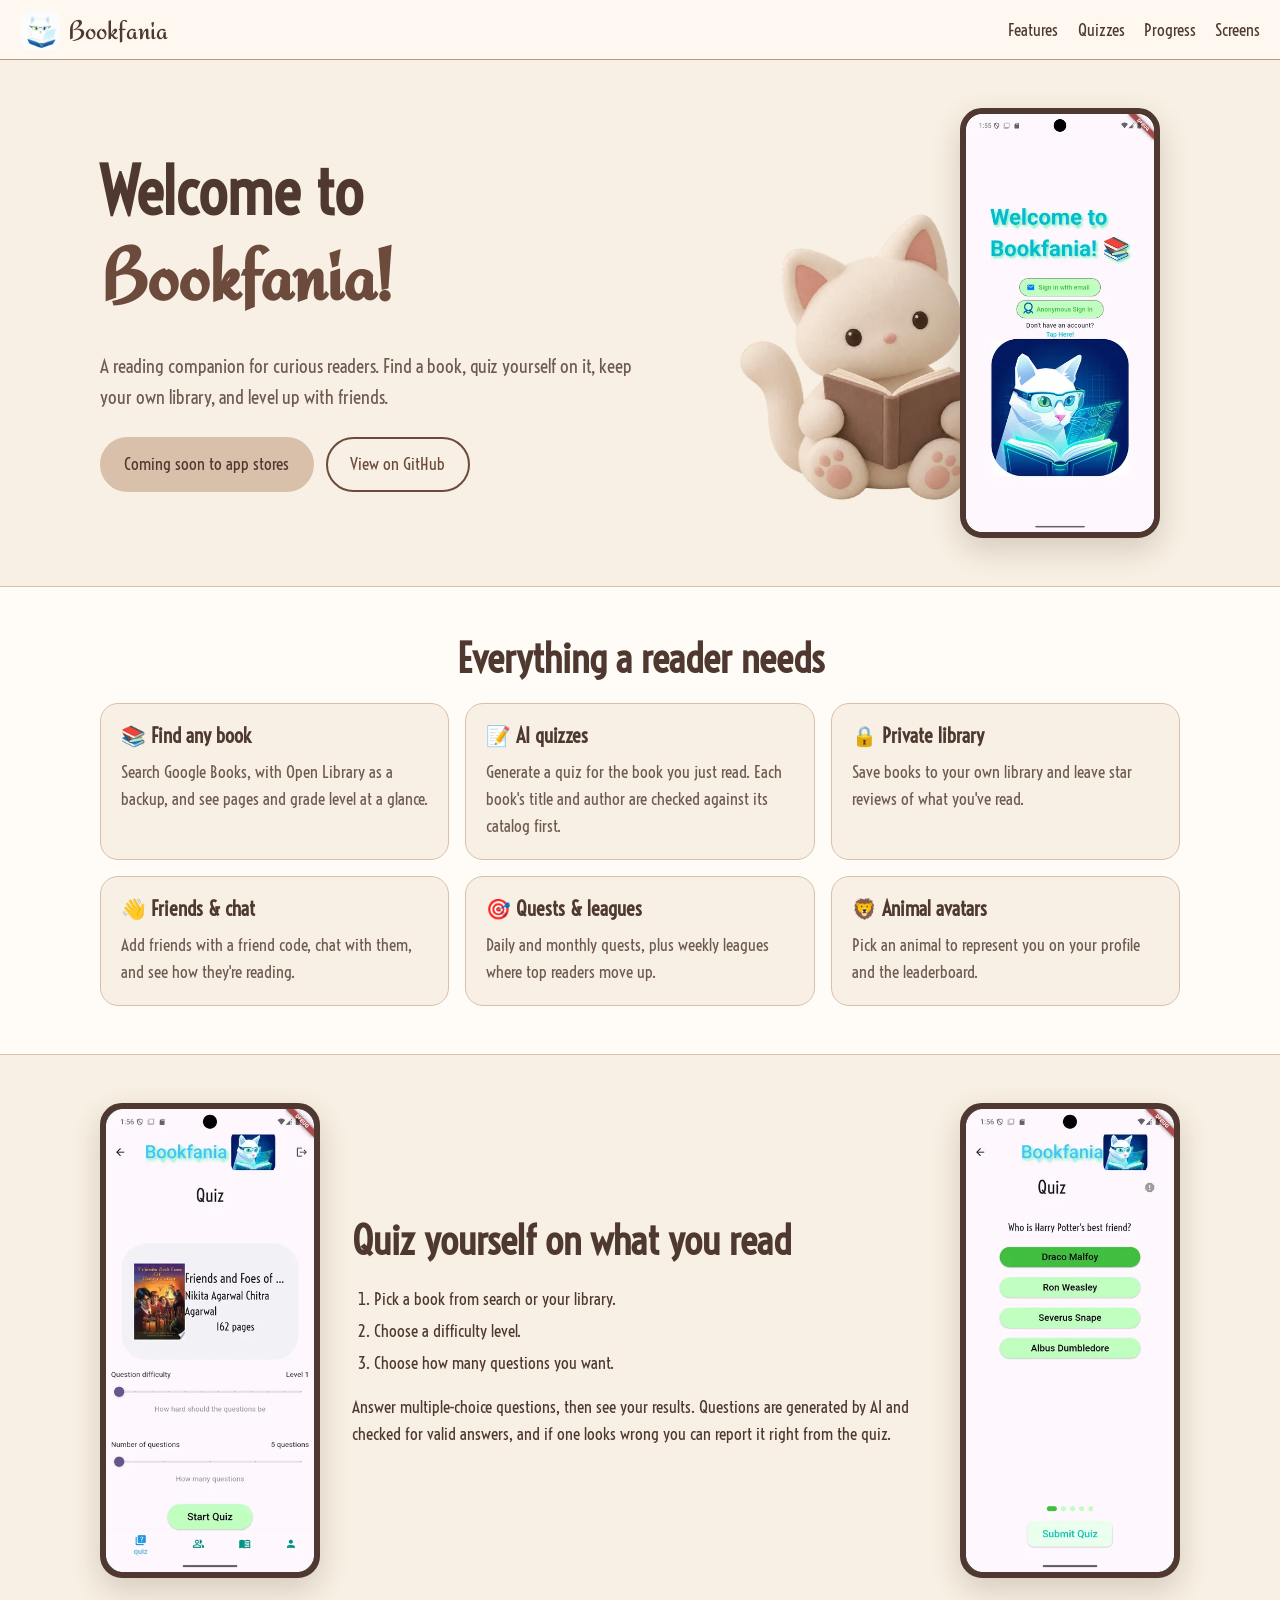
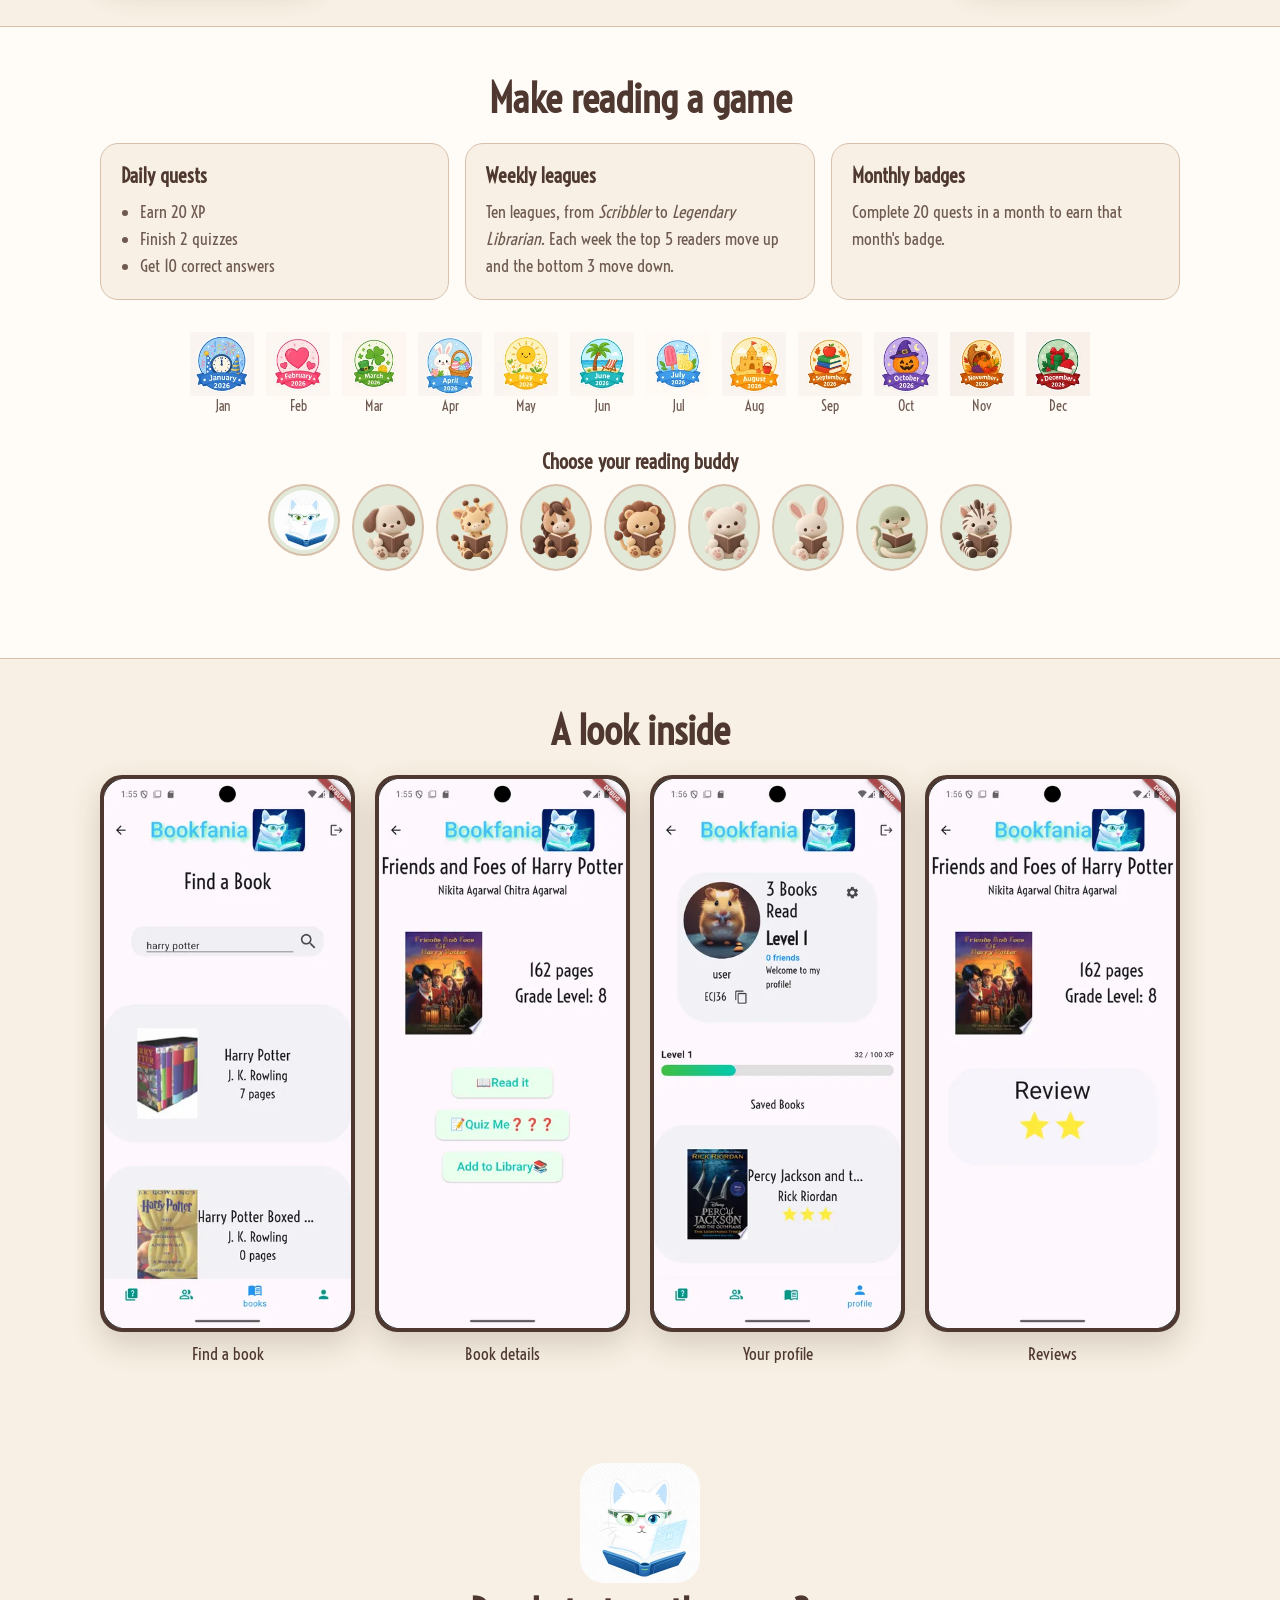
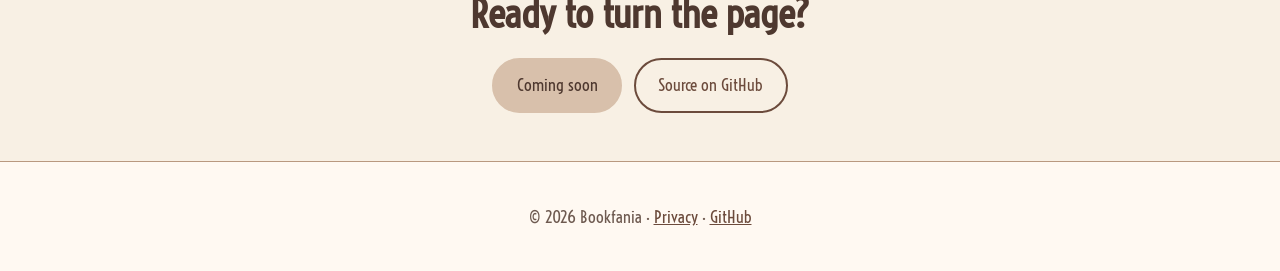
==== site/index.html @ 53f9471b "v0.1.0" ====
<!doctype html>
<html lang="en">
<head>
<meta charset="utf-8"><meta name="viewport" content="width=device-width, initial-scale=1"><link rel="icon" href="favicon.ico" sizes="any"><link rel="icon" type="image/png" href="assets/img/favicon-32.png"><link rel="apple-touch-icon" href="assets/img/apple-touch-icon.png"><meta name="theme-color" content="#F8F0E4"><link rel="stylesheet" href="assets/styles.css">
<title>Bookfania — reading companion, quizzes &amp; reading progress</title>
<meta name="description" content="Bookfania is a reading companion app: find books, take AI-generated quizzes, keep a private library, read with friends, and earn XP, quests, leagues and monthly badges.">
<meta property="og:type" content="website">
<meta property="og:title" content="Bookfania — your reading companion">
<meta property="og:description" content="Find books, take quizzes, track your reading, and climb weekly leagues with friends.">
<!-- og:image must be an absolute URL; update if the Pages URL changes. -->
<meta property="og:url" content="https://elysiahuang.github.io/Readigo/">
<meta property="og:image" content="https://elysiahuang.github.io/Readigo/assets/img/og-image.jpg">
<meta property="og:image:alt" content="Bookfania app thumbnail">
<meta name="twitter:card" content="summary_large_image">
<meta name="twitter:title" content="Bookfania — your reading companion">
<meta name="twitter:description" content="Find books, take quizzes, track your reading, and climb weekly leagues with friends.">
<meta name="twitter:image" content="https://elysiahuang.github.io/Readigo/assets/img/og-image.jpg">
</head>
<body>
<a class="skip" href="#main">Skip to content</a>
<header class="nav">
  <a class="brand" href="./"><img src="assets/img/logo.webp" alt="" width="40" height="40"><span>Bookfania</span></a>
  <nav aria-label="Main"><a href="#features">Features</a><a href="#quizzes">Quizzes</a><a href="#progress">Progress</a><a href="#screens">Screens</a></nav>
</header>
<main id="main">
<section class="hero wrap">
  <div class="hero-text">
    <h1>Welcome to <span class="script">Bookfania!</span></h1>
    <p class="lead">A reading companion for curious readers. Find a book, quiz yourself on it, keep your own library, and level up with friends.</p>
    <div class="ctas">
      <!-- TODO(student): replace with the real Google Play / App Store links once the app is published. -->
      <span class="btn btn-disabled" aria-disabled="true">Coming soon to app stores</span>
      <a class="btn btn-outline" href="https://github.com/ElysiaHuang/Readigo">View on GitHub</a>
    </div>
  </div>
  <div class="hero-art">
    <img class="cat" src="assets/img/reading-cat.webp" alt="Bookfania's cat mascot reading a glowing book" width="520" height="650">
    <img class="phone hero-phone" src="assets/img/shot-welcome.webp" alt="Bookfania welcome screen with email and anonymous sign-in" width="360" height="800">
  </div>
</section>

<section id="features" class="band">
 <div class="wrap">
  <h2>Everything a reader needs</h2>
  <ul class="cards">
    <li><h3>📚 Find any book</h3><p>Search Google Books, with Open Library as a backup, and see pages and grade level at a glance.</p></li>
    <li><h3>📝 AI quizzes</h3><p>Generate a quiz for the book you just read. Each book's title and author are checked against its catalog first.</p></li>
    <li><h3>🔒 Private library</h3><p>Save books to your own library and leave star reviews of what you've read.</p></li>
    <li><h3>👋 Friends &amp; chat</h3><p>Add friends with a friend code, chat with them, and see how they're reading.</p></li>
    <li><h3>🎯 Quests &amp; leagues</h3><p>Daily and monthly quests, plus weekly leagues where top readers move up.</p></li>
    <li><h3>🦁 Animal avatars</h3><p>Pick an animal to represent you on your profile and the leaderboard.</p></li>
  </ul>
 </div>
</section>

<section id="quizzes" class="wrap split">
  <img class="phone" src="assets/img/shot-quiz-setup.webp" alt="Quiz Builder screen with question difficulty and number of questions sliders" width="360" height="800" loading="lazy">
  <div>
    <h2>Quiz yourself on what you read</h2>
    <ol class="steps">
      <li>Pick a book from search or your library.</li>
      <li>Choose a difficulty level.</li>
      <li>Choose how many questions you want.</li>
    </ol>
    <p>Answer multiple-choice questions, then see your results. Questions are generated by AI and checked for valid answers, and if one looks wrong you can report it right from the quiz.</p>
  </div>
  <img class="phone" src="assets/img/shot-quiz.webp" alt="A multiple-choice quiz question about Harry Potter" width="360" height="800" loading="lazy">
</section>

<section id="progress" class="band">
 <div class="wrap">
  <h2>Make reading a game</h2>
  <div class="trio">
    <div><h3>Daily quests</h3><ul class="ticks"><li>Earn 20 XP</li><li>Finish 2 quizzes</li><li>Get 10 correct answers</li></ul></div>
    <div><h3>Weekly leagues</h3><p>Ten leagues, from <em>Scribbler</em> to <em>Legendary Librarian</em>. Each week the top 5 readers move up and the bottom 3 move down.</p></div>
    <div><h3>Monthly badges</h3><p>Complete 20 quests in a month to earn that month's badge.</p></div>
  </div>
  <ul class="badges" aria-label="Monthly badges"><li><img src="assets/img/badge-january.webp" alt="January monthly badge" width="80" height="80" loading="lazy"><span>Jan</span></li><li><img src="assets/img/badge-february.webp" alt="February monthly badge" width="80" height="80" loading="lazy"><span>Feb</span></li><li><img src="assets/img/badge-march.webp" alt="March monthly badge" width="80" height="80" loading="lazy"><span>Mar</span></li><li><img src="assets/img/badge-april.webp" alt="April monthly badge" width="80" height="80" loading="lazy"><span>Apr</span></li><li><img src="assets/img/badge-may.webp" alt="May monthly badge" width="80" height="80" loading="lazy"><span>May</span></li><li><img src="assets/img/badge-june.webp" alt="June monthly badge" width="80" height="80" loading="lazy"><span>Jun</span></li><li><img src="assets/img/badge-july.webp" alt="July monthly badge" width="80" height="80" loading="lazy"><span>Jul</span></li><li><img src="assets/img/badge-august.webp" alt="August monthly badge" width="80" height="80" loading="lazy"><span>Aug</span></li><li><img src="assets/img/badge-september.webp" alt="September monthly badge" width="80" height="80" loading="lazy"><span>Sep</span></li><li><img src="assets/img/badge-october.webp" alt="October monthly badge" width="80" height="80" loading="lazy"><span>Oct</span></li><li><img src="assets/img/badge-november.webp" alt="November monthly badge" width="80" height="80" loading="lazy"><span>Nov</span></li><li><img src="assets/img/badge-december.webp" alt="December monthly badge" width="80" height="80" loading="lazy"><span>Dec</span></li></ul>
  <h3 class="center">Choose your reading buddy</h3>
  <ul class="avatars" aria-label="Animal avatars"><li><img src="assets/img/avatar-cat.webp" alt="cat avatar" width="96" height="96" loading="lazy"></li><li><img src="assets/img/avatar-dog.webp" alt="dog avatar" width="96" height="96" loading="lazy"></li><li><img src="assets/img/avatar-giraffe.webp" alt="giraffe avatar" width="96" height="96" loading="lazy"></li><li><img src="assets/img/avatar-horse.webp" alt="horse avatar" width="96" height="96" loading="lazy"></li><li><img src="assets/img/avatar-lion.webp" alt="lion avatar" width="96" height="96" loading="lazy"></li><li><img src="assets/img/avatar-polar-bear.webp" alt="polar bear avatar" width="96" height="96" loading="lazy"></li><li><img src="assets/img/avatar-rabbit.webp" alt="rabbit avatar" width="96" height="96" loading="lazy"></li><li><img src="assets/img/avatar-snake.webp" alt="snake avatar" width="96" height="96" loading="lazy"></li><li><img src="assets/img/avatar-zebra.webp" alt="zebra avatar" width="96" height="96" loading="lazy"></li></ul>
 </div>
</section>

<section id="screens" class="wrap">
  <h2>A look inside</h2>
  <ul class="gallery">
    <li><img class="phone" src="assets/img/shot-search.webp" alt="Find a Book search results" width="360" height="800" loading="lazy"><span>Find a book</span></li>
    <li><img class="phone" src="assets/img/shot-book.webp" alt="Book details with Read it, Quiz Me and Add to Library buttons" width="360" height="800" loading="lazy"><span>Book details</span></li>
    <li><img class="phone" src="assets/img/shot-profile.webp" alt="Profile with level, XP bar, friend code and saved books" width="360" height="800" loading="lazy"><span>Your profile</span></li>
    <li><img class="phone" src="assets/img/shot-review.webp" alt="Star review of a book" width="360" height="800" loading="lazy"><span>Reviews</span></li>
  </ul>
</section>

<section class="cta-end wrap">
  <img src="assets/img/logo.webp" alt="Bookfania logo" width="120" height="120" loading="lazy">
  <h2>Ready to turn the page?</h2>
  <div class="ctas center">
    <!-- TODO(student): real store link here too. -->
    <span class="btn btn-disabled" aria-disabled="true">Coming soon</span>
    <a class="btn btn-outline" href="https://github.com/ElysiaHuang/Readigo">Source on GitHub</a>
  </div>
</section>
</main>
<footer class="foot"><p>© <span id="yr">2026</span> Bookfania · <a href="privacy.html">Privacy</a> · <a href="https://github.com/ElysiaHuang/Readigo">GitHub</a></p></footer>
<script>document.getElementById('yr').textContent=new Date().getFullYear();</script>
</body>
</html>
---- site/assets/styles.css ----
@font-face{font-family:Redressed;src:url(fonts/Redressed-Regular.ttf) format("truetype");font-display:swap}
@font-face{font-family:Voltaire;src:url(fonts/Voltaire-Regular.ttf) format("truetype");font-display:swap}
:root{--butter:#F8F0E4;--sky:#E5B8A8;--ink:#4E382F;--muted:#6E5A50;--alt:#E2E9D9;--border:#D8C0AB;--outline:#B99980;--surface:#FFFCF8;--cocoa:#6C4B3C;--blush:#F3D0C6;--sage:#B9C9AB}
*{box-sizing:border-box}html{scroll-behavior:smooth}
body{margin:0;font:17px/1.6 Voltaire,system-ui,sans-serif;color:var(--ink);background:var(--butter)}
img{max-width:100%;height:auto}a{color:var(--cocoa)}
h1,h2,h3{line-height:1.2;margin:0 0 .5em}h2{font-size:clamp(1.8rem,4vw,2.5rem);text-align:center}
.script{font-family:Redressed,cursive;color:var(--cocoa)}
.wrap{max-width:1120px;margin:0 auto;padding:3rem 1.25rem}.center{text-align:center;justify-content:center}
.skip{position:absolute;left:-999px}.skip:focus{left:1rem;top:1rem;background:#fff;padding:.5rem;z-index:9}
.nav{position:sticky;top:0;z-index:5;display:flex;justify-content:space-between;align-items:center;gap:1rem;padding:.6rem 1.25rem;background:#FFF9F2ee;border-bottom:1.2px solid var(--outline);backdrop-filter:blur(6px)}
.brand{display:flex;align-items:center;gap:.5rem;text-decoration:none;color:var(--ink);font:1.7rem Redressed,cursive}.brand img{border-radius:10px}
.nav nav{display:none;gap:1.2rem}.nav nav a{text-decoration:none;color:var(--ink)}.nav nav a:hover{color:var(--cocoa);text-decoration:underline}
.hero{display:grid;gap:2rem;align-items:center;text-align:center}
.hero h1{font-size:clamp(2.4rem,7vw,4rem)}.hero .script{font-size:1.15em}
.lead{font-size:1.2rem;color:var(--muted);max-width:34rem;margin:0 auto 1.5rem}
.ctas{display:flex;flex-wrap:wrap;gap:.75rem;justify-content:center}
.btn{display:inline-block;padding:.75rem 1.4rem;border-radius:999px;background:var(--cocoa);color:#fff;text-decoration:none;font-size:1.05rem;border:2px solid var(--cocoa)}
.btn-outline{background:transparent;color:var(--cocoa)}.btn-outline:hover{background:var(--blush)}
.btn-disabled{background:var(--border);border-color:var(--border);color:var(--ink);cursor:default}
.hero-art{position:relative;display:flex;justify-content:center;align-items:flex-end}
.cat{width:min(70%,320px)}.hero-phone{width:150px;margin-left:-60px}
.phone{border-radius:22px;border:6px solid var(--ink);box-shadow:0 12px 30px #4e382f33;background:#fff}
.band{background:var(--surface);border-block:1.2px solid var(--border)}
.cards{list-style:none;padding:0;margin:0;display:grid;gap:1rem}
.cards li,.trio>div{background:var(--butter);border:1.2px solid var(--border);border-radius:18px;padding:1.25rem}
.cards p,.trio p{margin:0;color:var(--muted)}
.split{display:grid;gap:2rem;align-items:center}.split h2{text-align:left}.split .phone{width:220px;margin:0 auto}
.steps{padding-left:1.4rem}.steps li{margin:.3rem 0}
.trio{display:grid;gap:1rem;margin-bottom:2rem}.ticks{margin:0;padding-left:1.2rem;color:var(--muted)}
.badges,.avatars{list-style:none;padding:0;margin:0 0 2rem;display:flex;flex-wrap:wrap;justify-content:center;gap:.75rem}
.badges li{display:flex;flex-direction:column;align-items:center;font-size:.85rem;color:var(--muted)}.badges img{width:64px}
.avatars img{width:72px;border-radius:50%;background:var(--alt);border:2px solid var(--border);padding:4px}
.gallery{list-style:none;padding:0;margin:0;display:grid;grid-template-columns:repeat(2,1fr);gap:1.25rem}
.gallery li{display:flex;flex-direction:column;align-items:center;gap:.5rem}.gallery .phone{border-width:4px}
.cta-end{text-align:center}.cta-end img{border-radius:24px}
.foot{text-align:center;padding:1.5rem;border-top:1.2px solid var(--outline);background:#FFF9F2;color:var(--muted)}
.notfound img{width:220px}.prose{max-width:720px}.notice{background:var(--blush);padding:1rem;border-radius:12px}
@media(min-width:760px){.nav nav{display:flex}.hero{grid-template-columns:1.1fr 1fr;text-align:left}.hero .lead{margin-left:0}.hero .ctas{justify-content:flex-start}
.cards{grid-template-columns:repeat(3,1fr)}.trio{grid-template-columns:repeat(3,1fr)}.split{grid-template-columns:auto 1fr auto}.gallery{grid-template-columns:repeat(4,1fr)}.hero-phone{width:200px}}
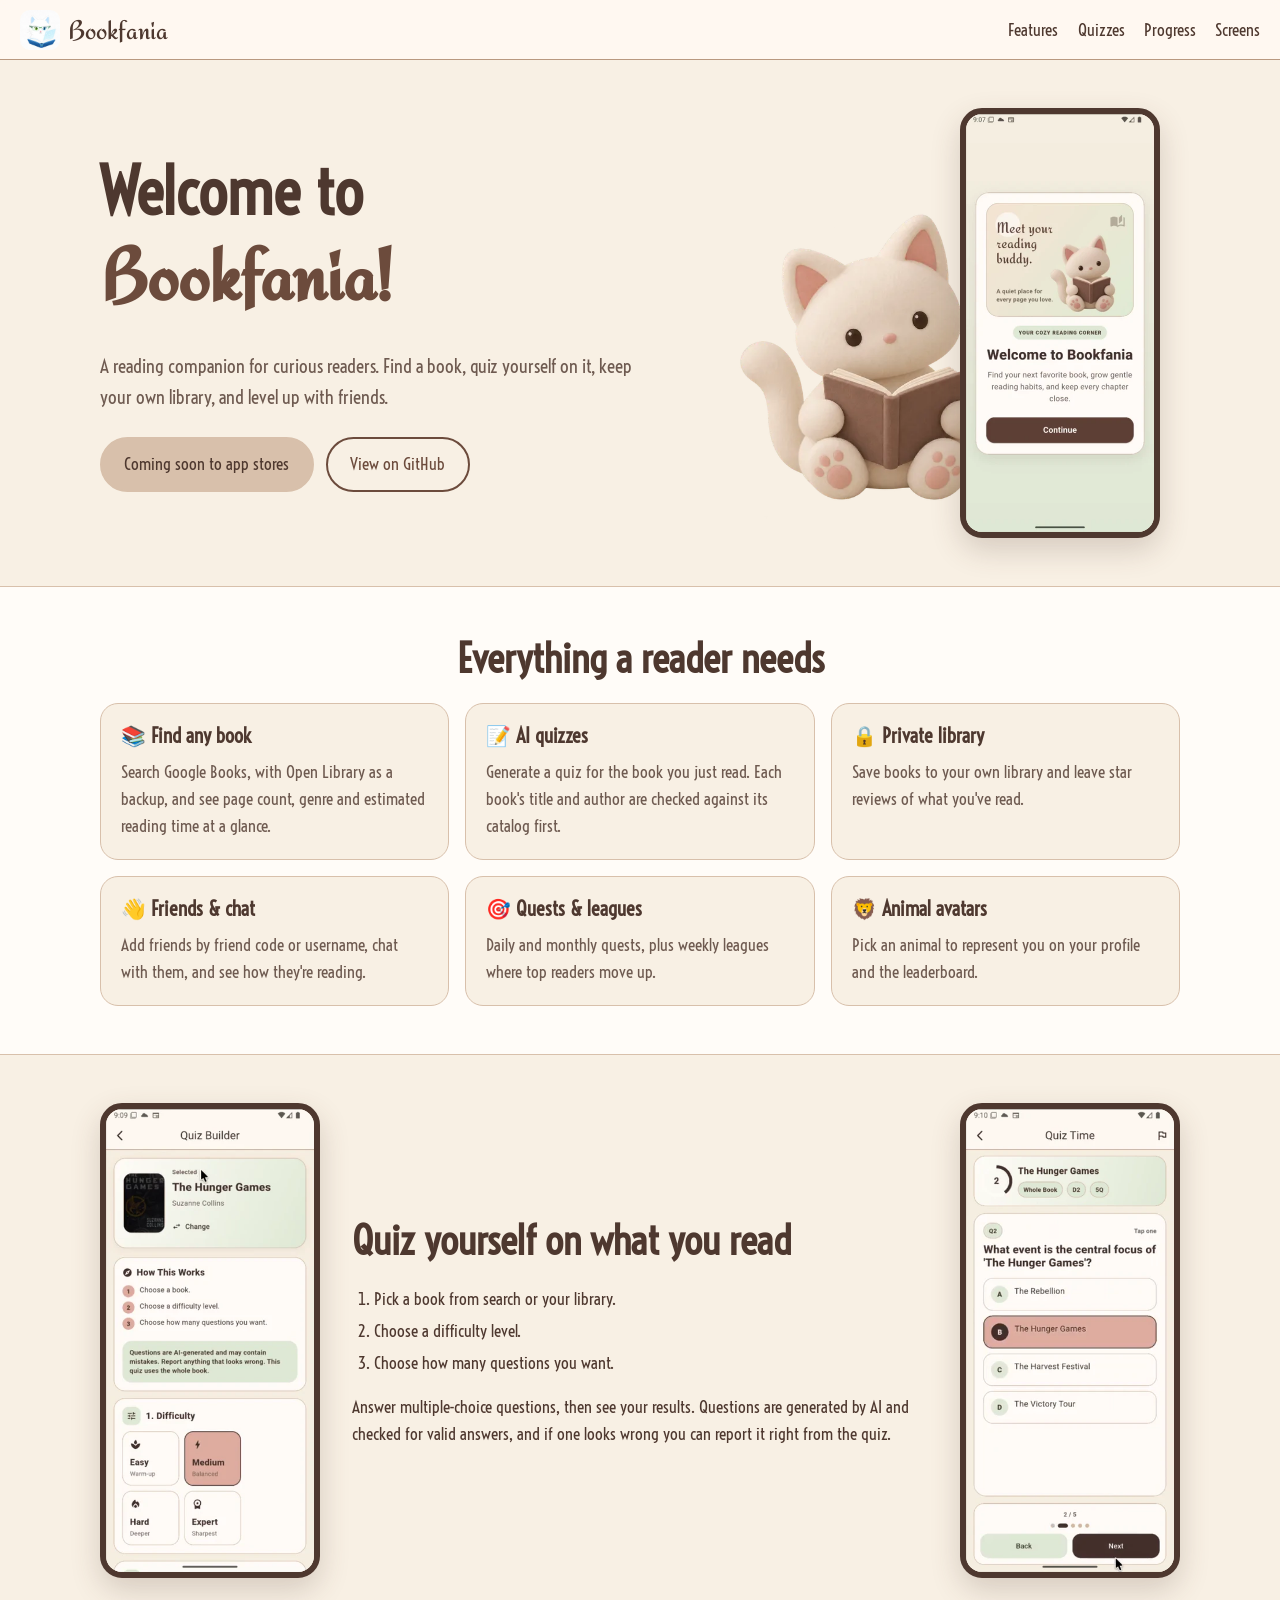
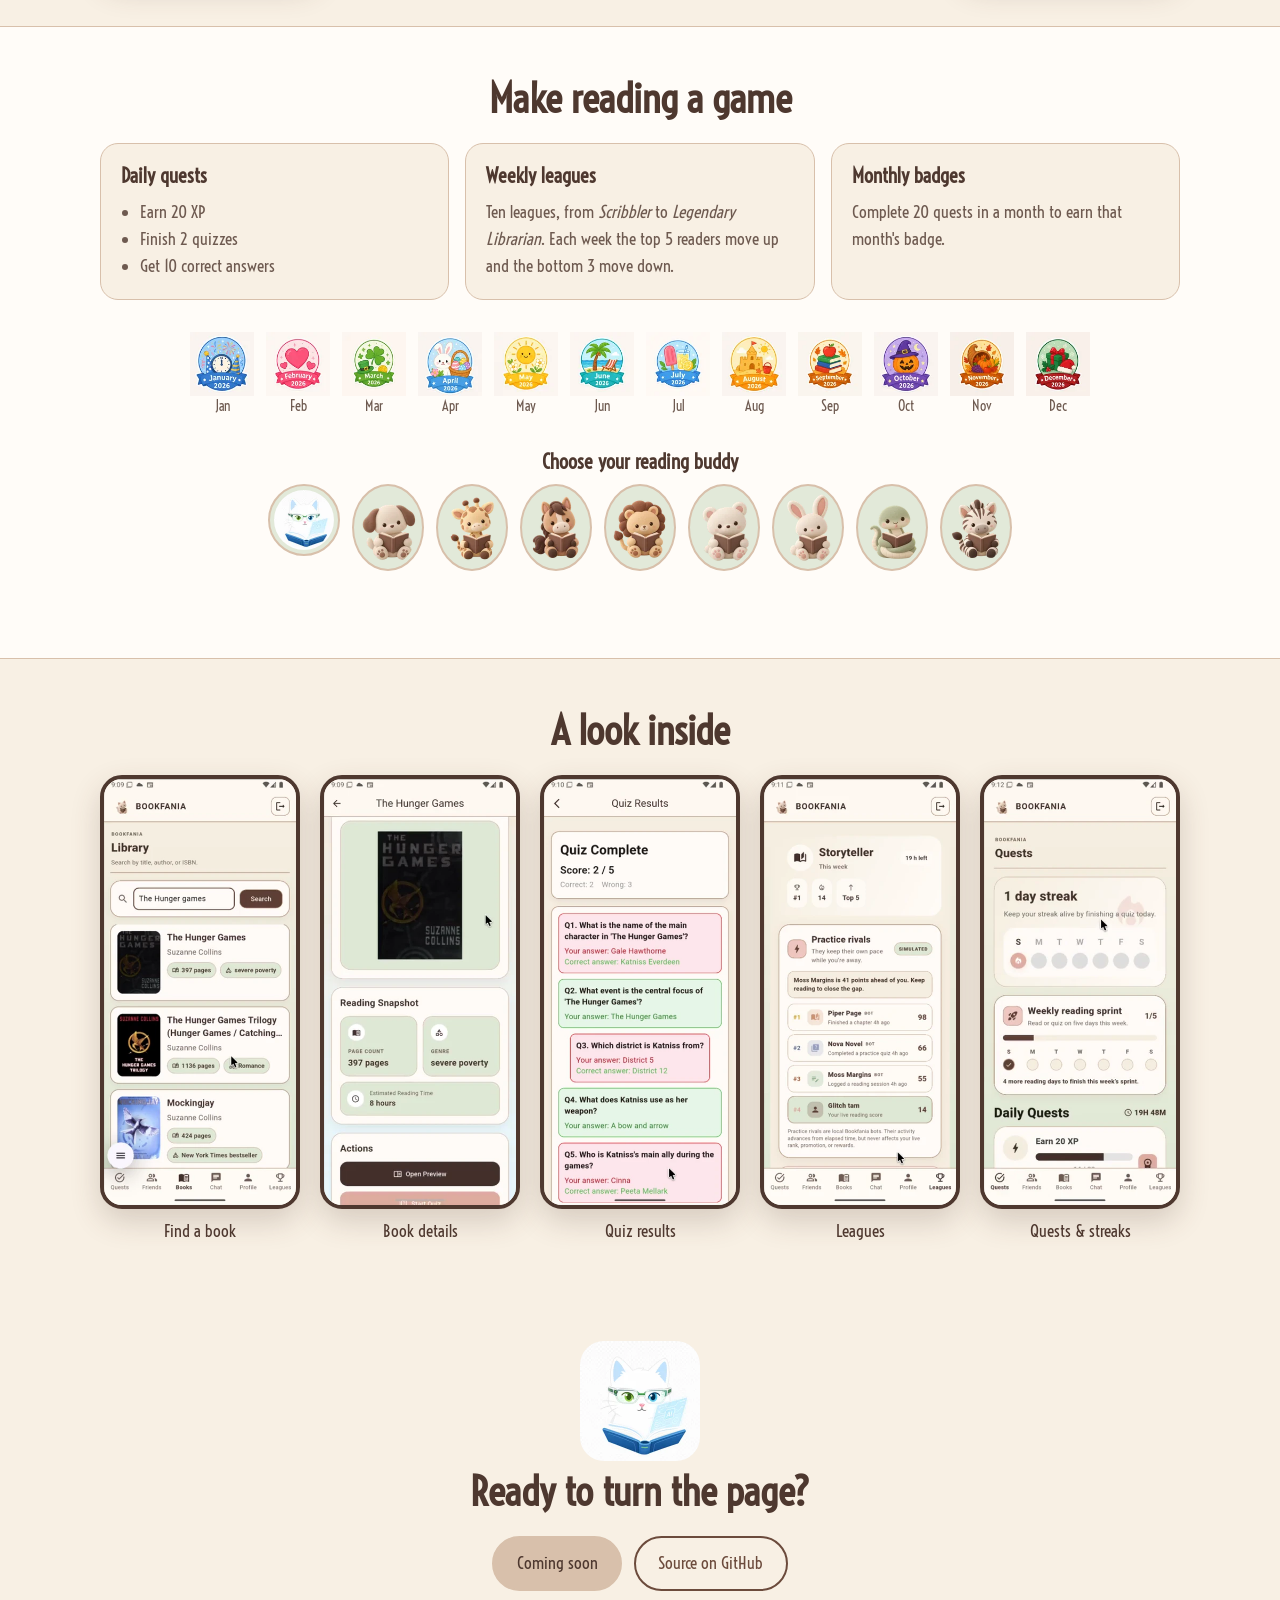
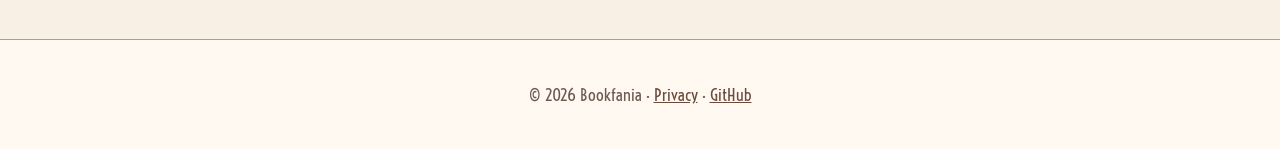
==== commit 9162f0e0: "v0.1.1" ====
--- a/site/index.html
+++ b/site/index.html
@@ -35,7 +35,7 @@
   </div>
   <div class="hero-art">
     <img class="cat" src="assets/img/reading-cat.webp" alt="Bookfania's cat mascot reading a glowing book" width="520" height="650">
-    <img class="phone hero-phone" src="assets/img/shot-welcome.webp" alt="Bookfania welcome screen with email and anonymous sign-in" width="360" height="800">
+    <img class="phone hero-phone" src="assets/img/shot-welcome.webp" alt="Bookfania welcome screen: Meet your reading buddy" width="360" height="800">
   </div>
 </section>
 
@@ -43,10 +43,10 @@
  <div class="wrap">
   <h2>Everything a reader needs</h2>
   <ul class="cards">
-    <li><h3>📚 Find any book</h3><p>Search Google Books, with Open Library as a backup, and see pages and grade level at a glance.</p></li>
+    <li><h3>📚 Find any book</h3><p>Search Google Books, with Open Library as a backup, and see page count, genre and estimated reading time at a glance.</p></li>
     <li><h3>📝 AI quizzes</h3><p>Generate a quiz for the book you just read. Each book's title and author are checked against its catalog first.</p></li>
     <li><h3>🔒 Private library</h3><p>Save books to your own library and leave star reviews of what you've read.</p></li>
-    <li><h3>👋 Friends &amp; chat</h3><p>Add friends with a friend code, chat with them, and see how they're reading.</p></li>
+    <li><h3>👋 Friends &amp; chat</h3><p>Add friends by friend code or username, chat with them, and see how they're reading.</p></li>
     <li><h3>🎯 Quests &amp; leagues</h3><p>Daily and monthly quests, plus weekly leagues where top readers move up.</p></li>
     <li><h3>🦁 Animal avatars</h3><p>Pick an animal to represent you on your profile and the leaderboard.</p></li>
   </ul>
@@ -54,7 +54,7 @@
 </section>
 
 <section id="quizzes" class="wrap split">
-  <img class="phone" src="assets/img/shot-quiz-setup.webp" alt="Quiz Builder screen with question difficulty and number of questions sliders" width="360" height="800" loading="lazy">
+  <img class="phone" src="assets/img/shot-quiz-setup.webp" alt="Quiz Builder screen with The Hunger Games selected and Easy, Medium, Hard and Expert difficulty cards" width="360" height="800" loading="lazy">
   <div>
     <h2>Quiz yourself on what you read</h2>
     <ol class="steps">
@@ -64,7 +64,7 @@
     </ol>
     <p>Answer multiple-choice questions, then see your results. Questions are generated by AI and checked for valid answers, and if one looks wrong you can report it right from the quiz.</p>
   </div>
-  <img class="phone" src="assets/img/shot-quiz.webp" alt="A multiple-choice quiz question about Harry Potter" width="360" height="800" loading="lazy">
+  <img class="phone" src="assets/img/shot-quiz.webp" alt="A multiple-choice quiz question about The Hunger Games" width="360" height="800" loading="lazy">
 </section>
 
 <section id="progress" class="band">
@@ -84,10 +84,11 @@
 <section id="screens" class="wrap">
   <h2>A look inside</h2>
   <ul class="gallery">
-    <li><img class="phone" src="assets/img/shot-search.webp" alt="Find a Book search results" width="360" height="800" loading="lazy"><span>Find a book</span></li>
-    <li><img class="phone" src="assets/img/shot-book.webp" alt="Book details with Read it, Quiz Me and Add to Library buttons" width="360" height="800" loading="lazy"><span>Book details</span></li>
-    <li><img class="phone" src="assets/img/shot-profile.webp" alt="Profile with level, XP bar, friend code and saved books" width="360" height="800" loading="lazy"><span>Your profile</span></li>
-    <li><img class="phone" src="assets/img/shot-review.webp" alt="Star review of a book" width="360" height="800" loading="lazy"><span>Reviews</span></li>
+    <li><img class="phone" src="assets/img/shot-search.webp" alt="Library search results for The Hunger Games" width="360" height="800" loading="lazy"><span>Find a book</span></li>
+    <li><img class="phone" src="assets/img/shot-book.webp" alt="Book details with cover, page count and genre" width="360" height="800" loading="lazy"><span>Book details</span></li>
+    <li><img class="phone" src="assets/img/shot-results.webp" alt="Quiz Complete screen showing score and each answer" width="360" height="800" loading="lazy"><span>Quiz results</span></li>
+    <li><img class="phone" src="assets/img/shot-leagues.webp" alt="Weekly league with practice rivals and rankings" width="360" height="800" loading="lazy"><span>Leagues</span></li>
+    <li><img class="phone" src="assets/img/shot-quests.webp" alt="Quests with daily streak, weekly reading sprint and daily quests" width="360" height="800" loading="lazy"><span>Quests &amp; streaks</span></li>
   </ul>
 </section>
 
--- a/site/assets/styles.css
+++ b/site/assets/styles.css
@@ -37,4 +37,4 @@
 .foot{text-align:center;padding:1.5rem;border-top:1.2px solid var(--outline);background:#FFF9F2;color:var(--muted)}
 .notfound img{width:220px}.prose{max-width:720px}.notice{background:var(--blush);padding:1rem;border-radius:12px}
 @media(min-width:760px){.nav nav{display:flex}.hero{grid-template-columns:1.1fr 1fr;text-align:left}.hero .lead{margin-left:0}.hero .ctas{justify-content:flex-start}
-.cards{grid-template-columns:repeat(3,1fr)}.trio{grid-template-columns:repeat(3,1fr)}.split{grid-template-columns:auto 1fr auto}.gallery{grid-template-columns:repeat(4,1fr)}.hero-phone{width:200px}}
+.cards{grid-template-columns:repeat(3,1fr)}.trio{grid-template-columns:repeat(3,1fr)}.split{grid-template-columns:auto 1fr auto}.gallery{grid-template-columns:repeat(5,1fr)}.hero-phone{width:200px}}
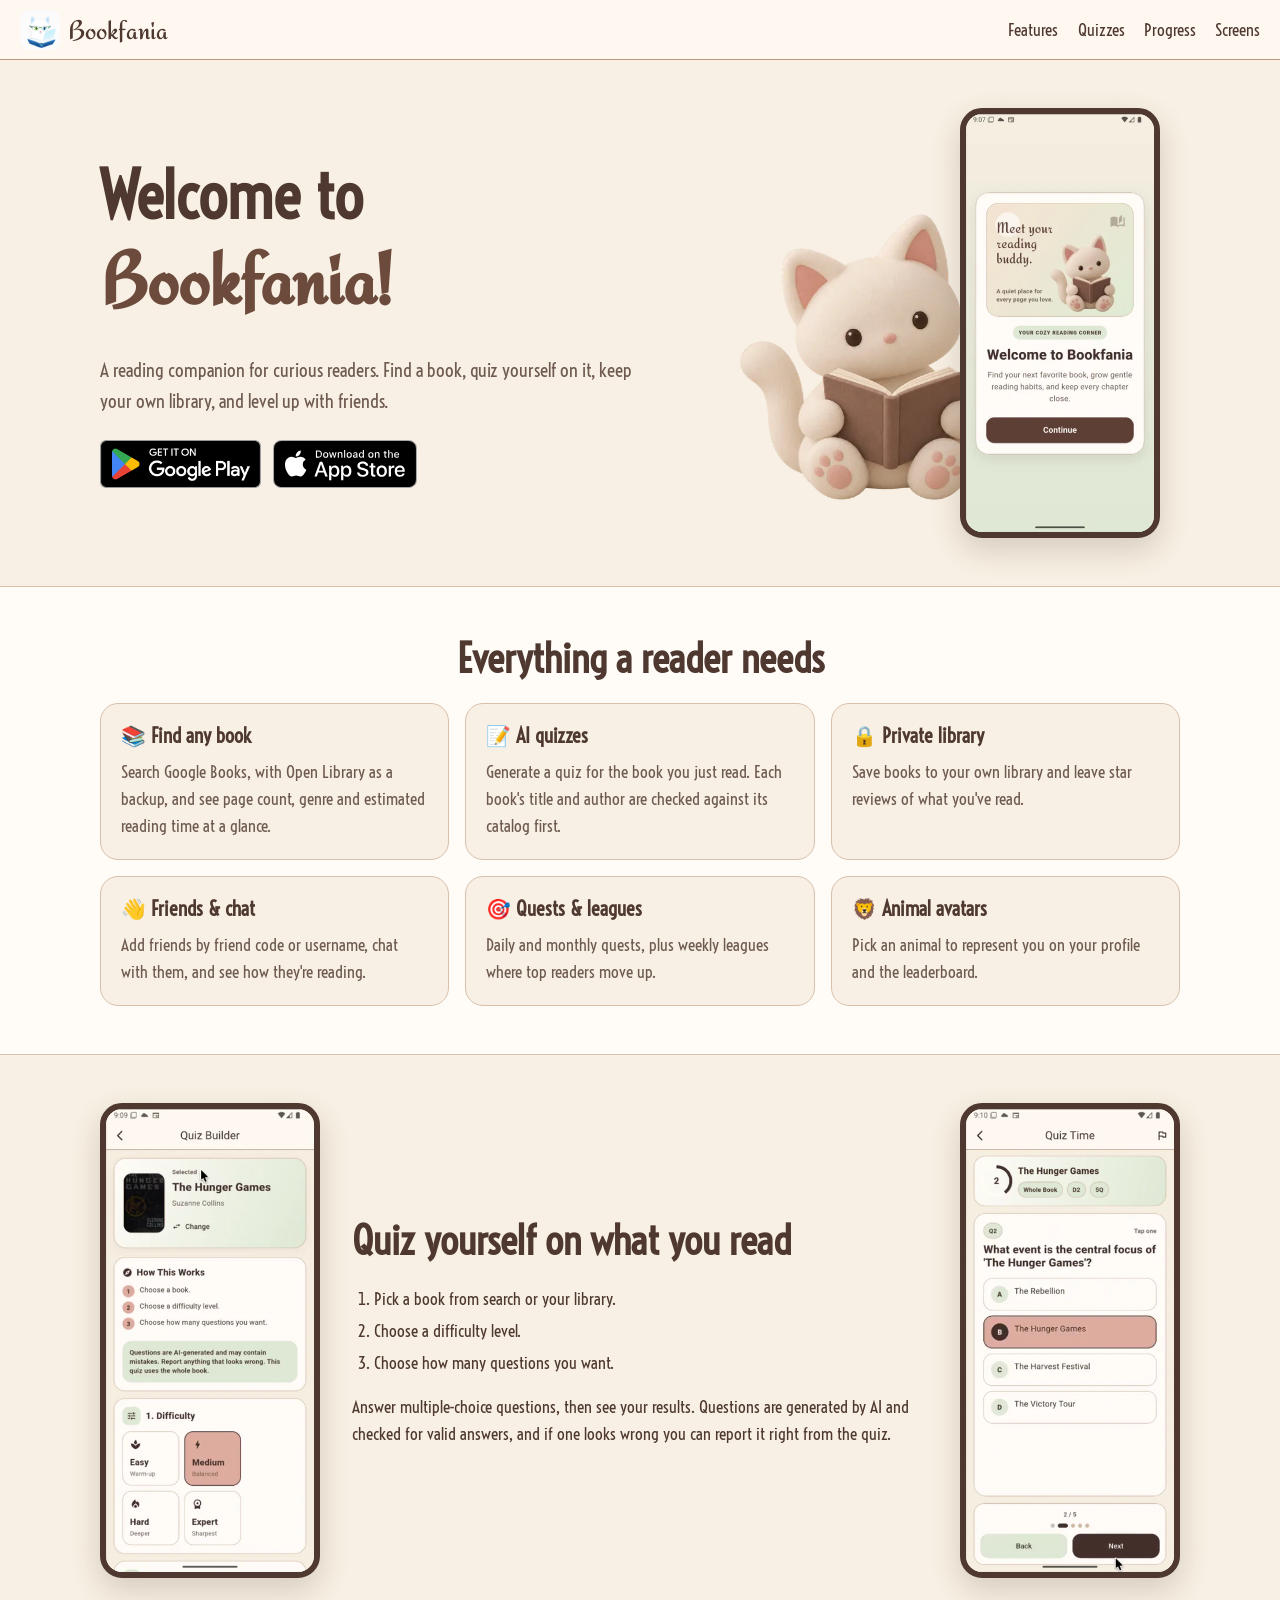
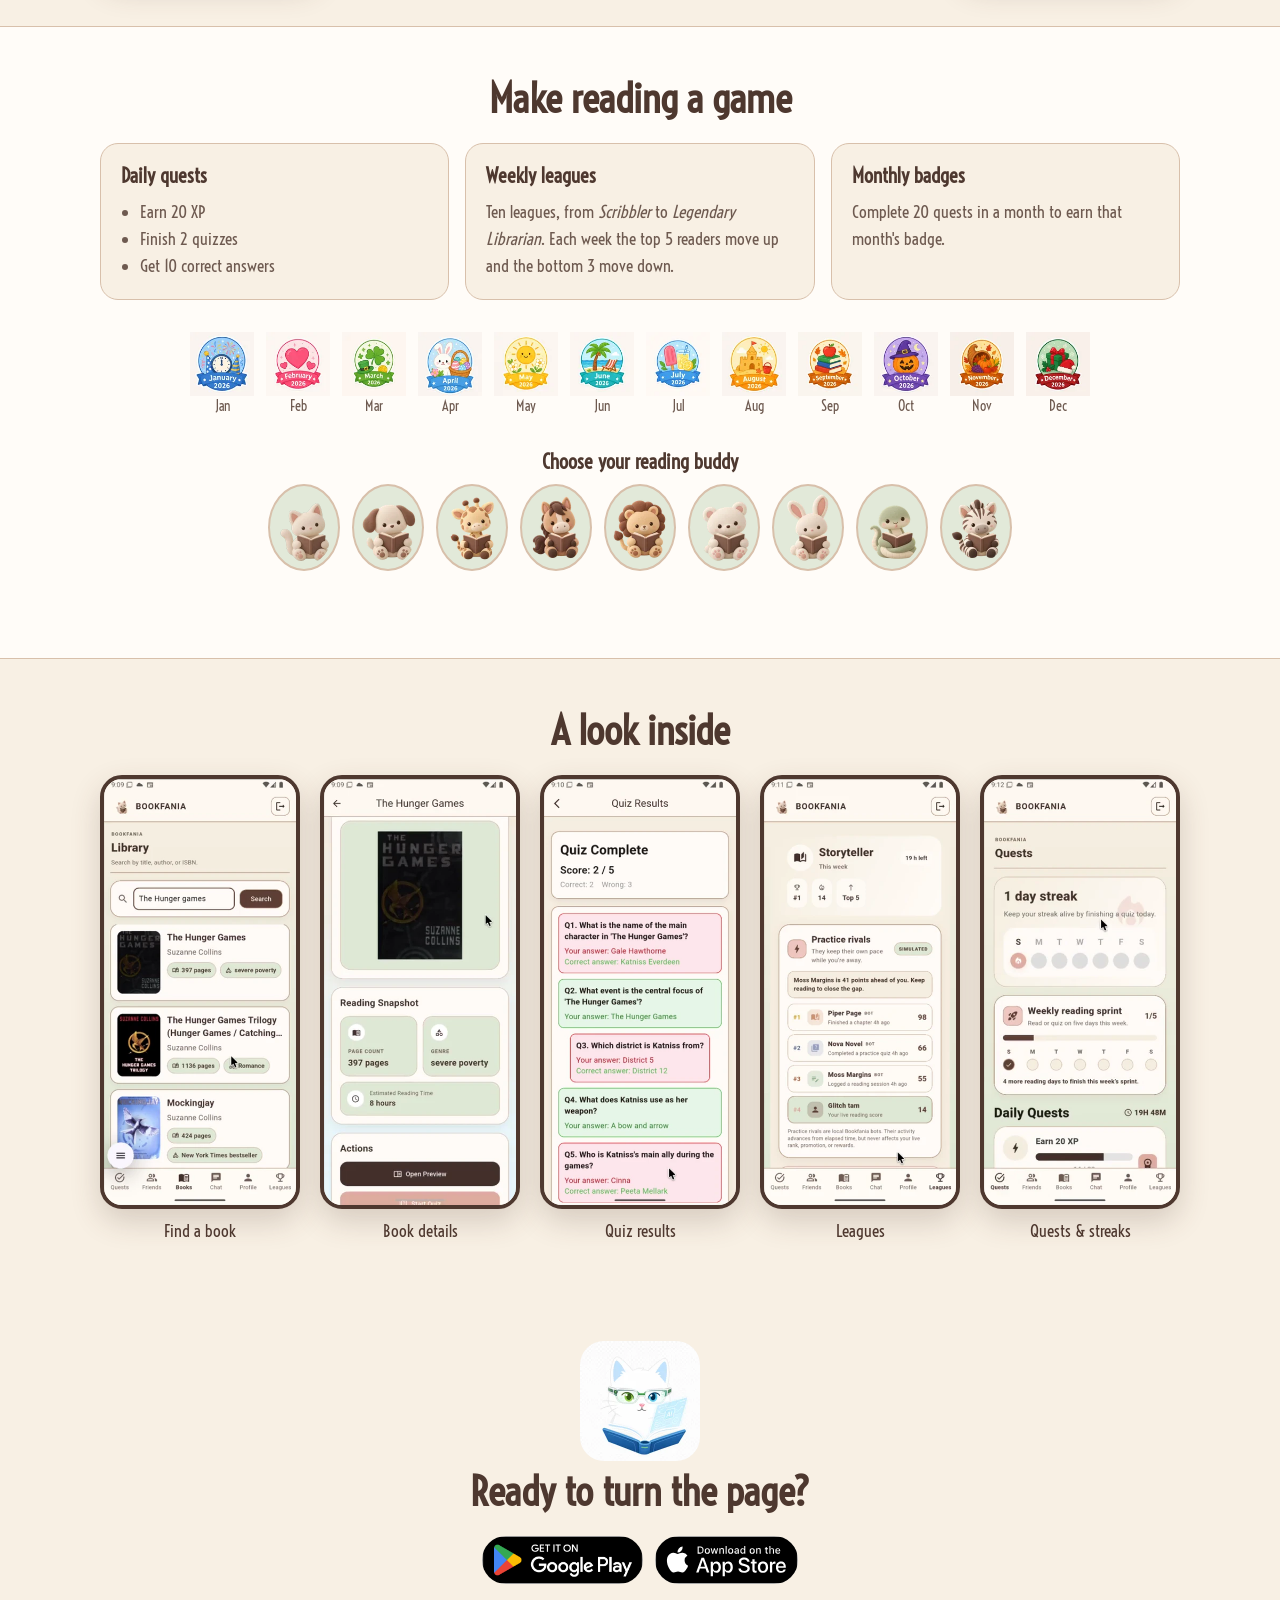
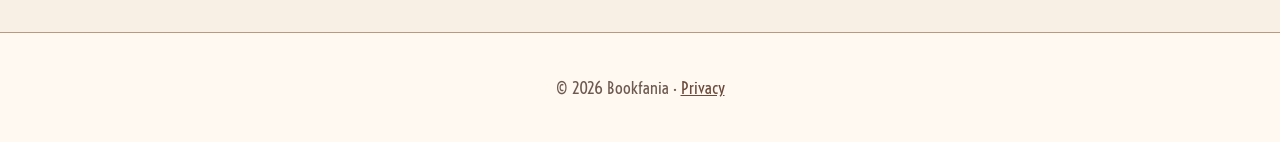
==== commit 1a9fe4f5: "v0.1.2" ====
--- a/site/index.html
+++ b/site/index.html
@@ -28,9 +28,8 @@
     <h1>Welcome to <span class="script">Bookfania!</span></h1>
     <p class="lead">A reading companion for curious readers. Find a book, quiz yourself on it, keep your own library, and level up with friends.</p>
     <div class="ctas">
-      <!-- TODO(student): replace with the real Google Play / App Store links once the app is published. -->
-      <span class="btn btn-disabled" aria-disabled="true">Coming soon to app stores</span>
-      <a class="btn btn-outline" href="https://github.com/ElysiaHuang/Readigo">View on GitHub</a>
+      <a class="store" href="https://play.google.com/store/apps/details?id=com.elysiahuang.readigo&amp;hl=en_US" target="_blank" rel="noopener"><img src="assets/img/badge-google-play.png" alt="Get it on Google Play" width="161" height="48"></a>
+      <a class="store" href="https://apps.apple.com/us/app/bookfania/id6755413506" target="_blank" rel="noopener"><img src="assets/img/badge-app-store.svg" alt="Download on the App Store" width="144" height="48"></a>
     </div>
   </div>
   <div class="hero-art">
@@ -77,7 +76,7 @@
   </div>
   <ul class="badges" aria-label="Monthly badges"><li><img src="assets/img/badge-january.webp" alt="January monthly badge" width="80" height="80" loading="lazy"><span>Jan</span></li><li><img src="assets/img/badge-february.webp" alt="February monthly badge" width="80" height="80" loading="lazy"><span>Feb</span></li><li><img src="assets/img/badge-march.webp" alt="March monthly badge" width="80" height="80" loading="lazy"><span>Mar</span></li><li><img src="assets/img/badge-april.webp" alt="April monthly badge" width="80" height="80" loading="lazy"><span>Apr</span></li><li><img src="assets/img/badge-may.webp" alt="May monthly badge" width="80" height="80" loading="lazy"><span>May</span></li><li><img src="assets/img/badge-june.webp" alt="June monthly badge" width="80" height="80" loading="lazy"><span>Jun</span></li><li><img src="assets/img/badge-july.webp" alt="July monthly badge" width="80" height="80" loading="lazy"><span>Jul</span></li><li><img src="assets/img/badge-august.webp" alt="August monthly badge" width="80" height="80" loading="lazy"><span>Aug</span></li><li><img src="assets/img/badge-september.webp" alt="September monthly badge" width="80" height="80" loading="lazy"><span>Sep</span></li><li><img src="assets/img/badge-october.webp" alt="October monthly badge" width="80" height="80" loading="lazy"><span>Oct</span></li><li><img src="assets/img/badge-november.webp" alt="November monthly badge" width="80" height="80" loading="lazy"><span>Nov</span></li><li><img src="assets/img/badge-december.webp" alt="December monthly badge" width="80" height="80" loading="lazy"><span>Dec</span></li></ul>
   <h3 class="center">Choose your reading buddy</h3>
-  <ul class="avatars" aria-label="Animal avatars"><li><img src="assets/img/avatar-cat.webp" alt="cat avatar" width="96" height="96" loading="lazy"></li><li><img src="assets/img/avatar-dog.webp" alt="dog avatar" width="96" height="96" loading="lazy"></li><li><img src="assets/img/avatar-giraffe.webp" alt="giraffe avatar" width="96" height="96" loading="lazy"></li><li><img src="assets/img/avatar-horse.webp" alt="horse avatar" width="96" height="96" loading="lazy"></li><li><img src="assets/img/avatar-lion.webp" alt="lion avatar" width="96" height="96" loading="lazy"></li><li><img src="assets/img/avatar-polar-bear.webp" alt="polar bear avatar" width="96" height="96" loading="lazy"></li><li><img src="assets/img/avatar-rabbit.webp" alt="rabbit avatar" width="96" height="96" loading="lazy"></li><li><img src="assets/img/avatar-snake.webp" alt="snake avatar" width="96" height="96" loading="lazy"></li><li><img src="assets/img/avatar-zebra.webp" alt="zebra avatar" width="96" height="96" loading="lazy"></li></ul>
+  <ul class="avatars" aria-label="Animal avatars"><li><img src="assets/img/avatar-cat.webp" alt="Reading Cat avatar" width="96" height="96" loading="lazy"></li><li><img src="assets/img/avatar-dog.webp" alt="dog avatar" width="96" height="96" loading="lazy"></li><li><img src="assets/img/avatar-giraffe.webp" alt="giraffe avatar" width="96" height="96" loading="lazy"></li><li><img src="assets/img/avatar-horse.webp" alt="horse avatar" width="96" height="96" loading="lazy"></li><li><img src="assets/img/avatar-lion.webp" alt="lion avatar" width="96" height="96" loading="lazy"></li><li><img src="assets/img/avatar-polar-bear.webp" alt="polar bear avatar" width="96" height="96" loading="lazy"></li><li><img src="assets/img/avatar-rabbit.webp" alt="rabbit avatar" width="96" height="96" loading="lazy"></li><li><img src="assets/img/avatar-snake.webp" alt="snake avatar" width="96" height="96" loading="lazy"></li><li><img src="assets/img/avatar-zebra.webp" alt="zebra avatar" width="96" height="96" loading="lazy"></li></ul>
  </div>
 </section>
 
@@ -96,13 +95,12 @@
   <img src="assets/img/logo.webp" alt="Bookfania logo" width="120" height="120" loading="lazy">
   <h2>Ready to turn the page?</h2>
   <div class="ctas center">
-    <!-- TODO(student): real store link here too. -->
-    <span class="btn btn-disabled" aria-disabled="true">Coming soon</span>
-    <a class="btn btn-outline" href="https://github.com/ElysiaHuang/Readigo">Source on GitHub</a>
+    <a class="store" href="https://play.google.com/store/apps/details?id=com.elysiahuang.readigo&amp;hl=en_US" target="_blank" rel="noopener"><img src="assets/img/badge-google-play.png" alt="Get it on Google Play" width="161" height="48"></a>
+      <a class="store" href="https://apps.apple.com/us/app/bookfania/id6755413506" target="_blank" rel="noopener"><img src="assets/img/badge-app-store.svg" alt="Download on the App Store" width="144" height="48"></a>
   </div>
 </section>
 </main>
-<footer class="foot"><p>© <span id="yr">2026</span> Bookfania · <a href="privacy.html">Privacy</a> · <a href="https://github.com/ElysiaHuang/Readigo">GitHub</a></p></footer>
+<footer class="foot"><p>© <span id="yr">2026</span> Bookfania · <a href="privacy.html">Privacy</a></p></footer>
 <script>document.getElementById('yr').textContent=new Date().getFullYear();</script>
 </body>
 </html>
--- a/site/assets/styles.css
+++ b/site/assets/styles.css
@@ -38,3 +38,4 @@
 .notfound img{width:220px}.prose{max-width:720px}.notice{background:var(--blush);padding:1rem;border-radius:12px}
 @media(min-width:760px){.nav nav{display:flex}.hero{grid-template-columns:1.1fr 1fr;text-align:left}.hero .lead{margin-left:0}.hero .ctas{justify-content:flex-start}
 .cards{grid-template-columns:repeat(3,1fr)}.trio{grid-template-columns:repeat(3,1fr)}.split{grid-template-columns:auto 1fr auto}.gallery{grid-template-columns:repeat(5,1fr)}.hero-phone{width:200px}}
+.store{display:inline-block;line-height:0}.store img{height:48px;width:auto}.ctas{align-items:center}
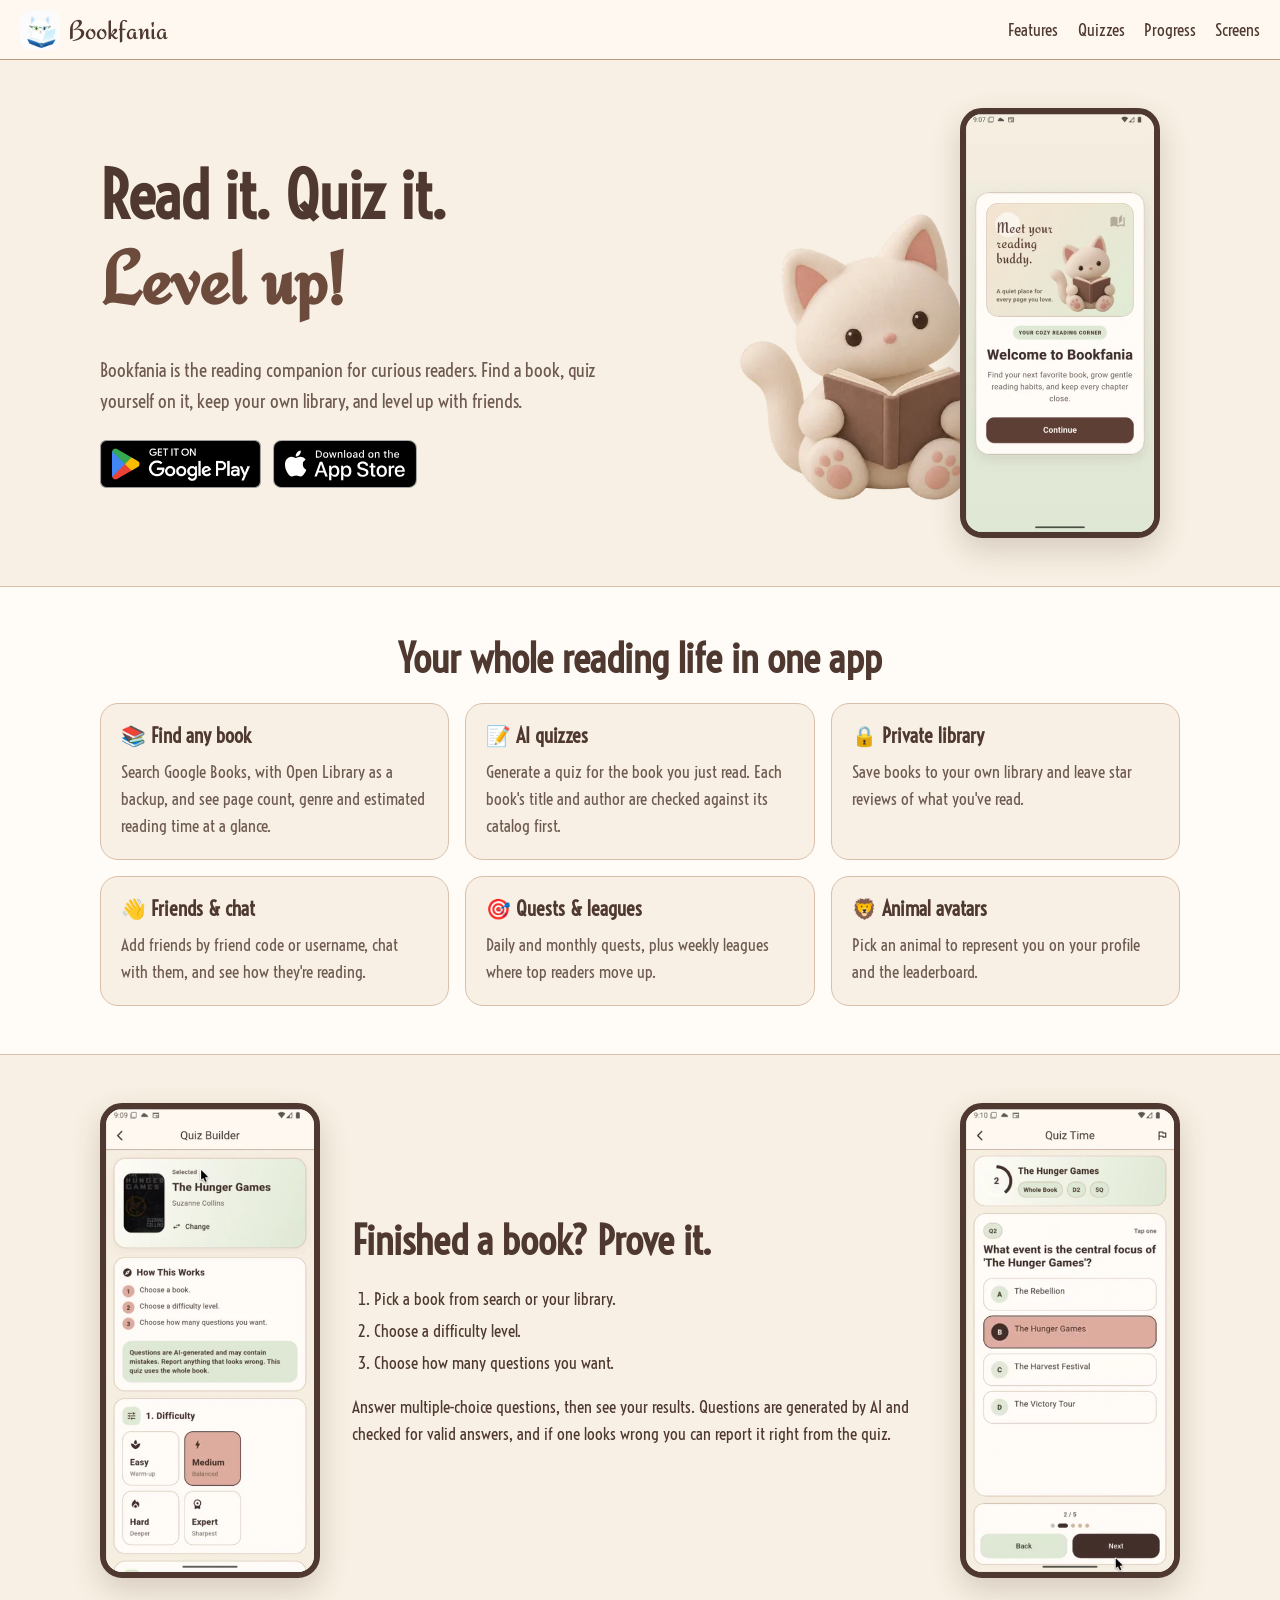
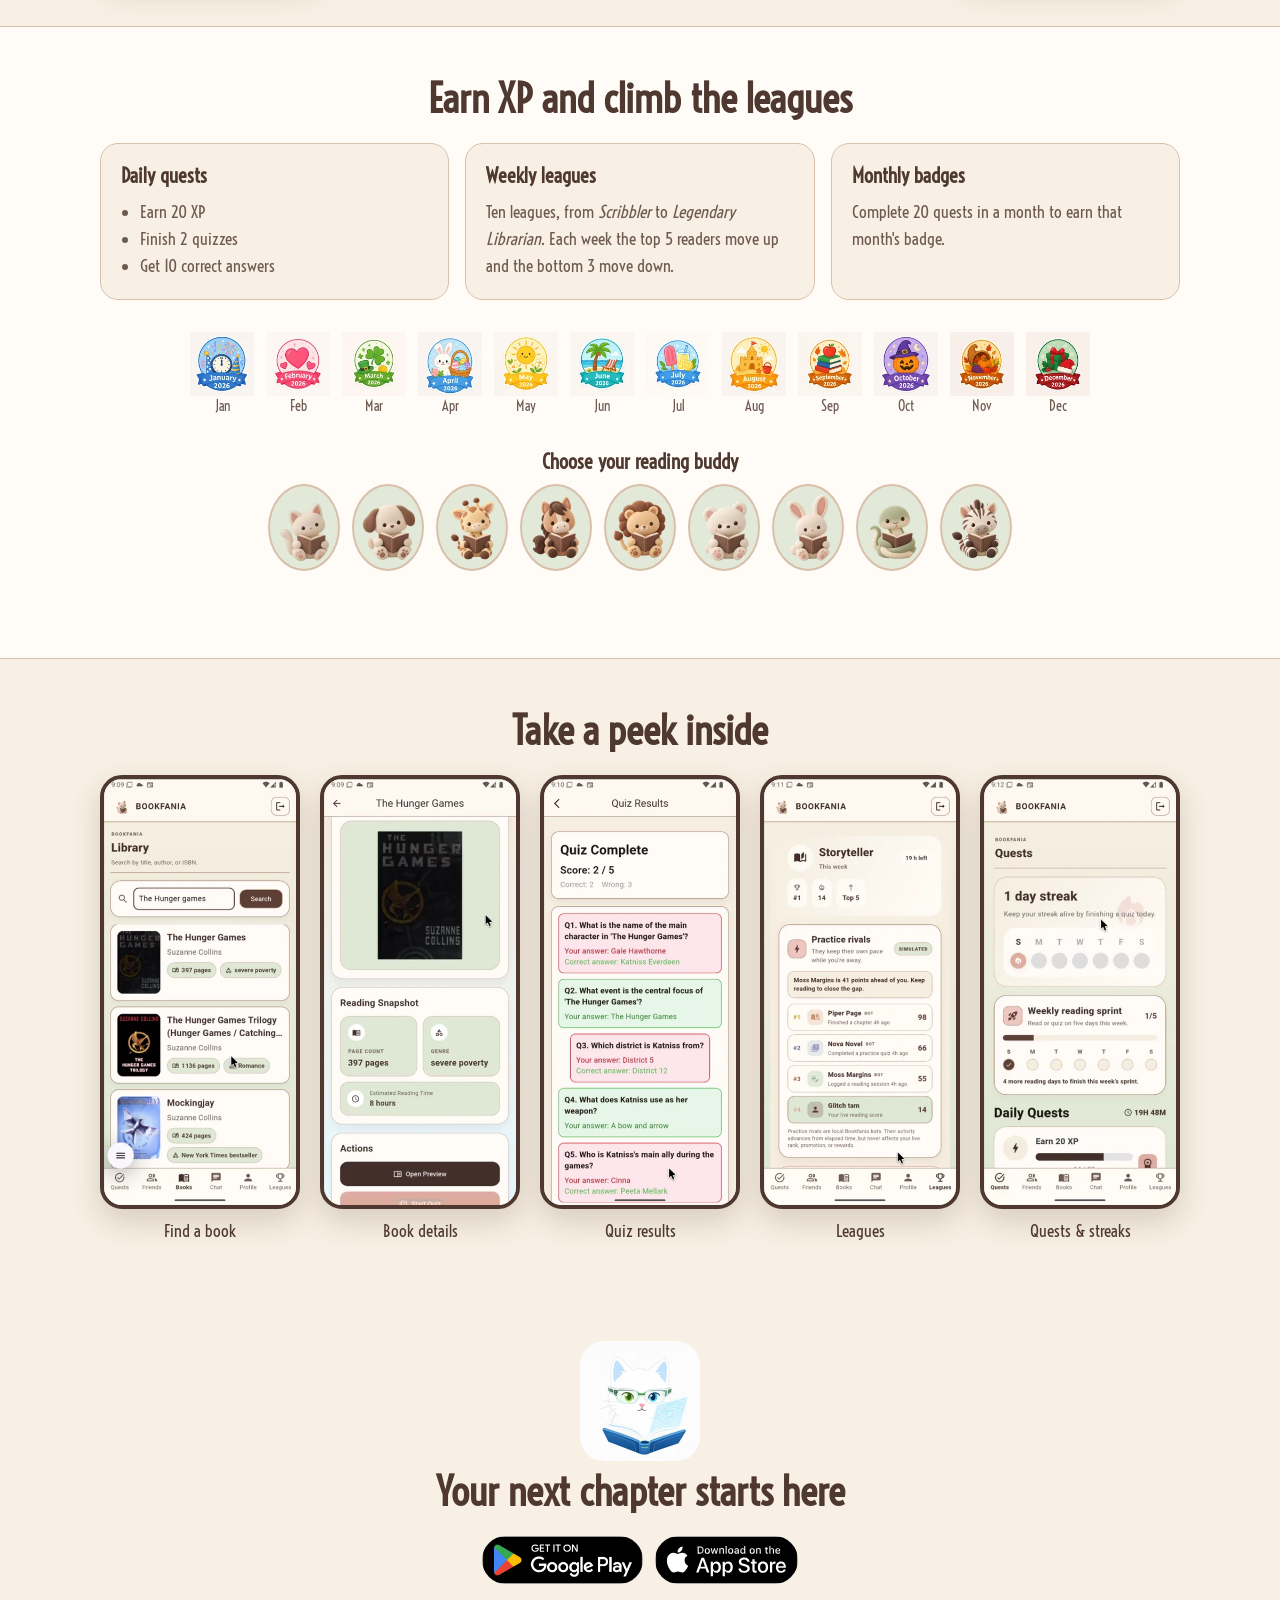
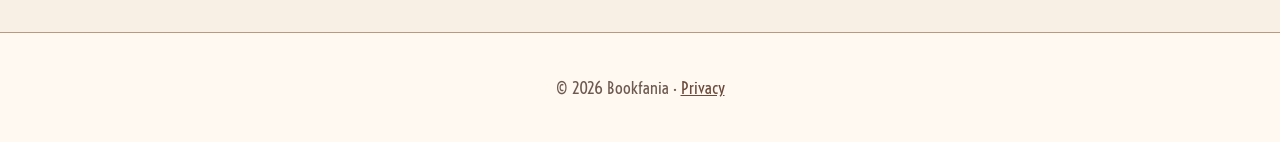
==== commit d1b2aaa4: "v0.1.3" ====
--- a/site/index.html
+++ b/site/index.html
@@ -25,8 +25,8 @@
 <main id="main">
 <section class="hero wrap">
   <div class="hero-text">
-    <h1>Welcome to <span class="script">Bookfania!</span></h1>
-    <p class="lead">A reading companion for curious readers. Find a book, quiz yourself on it, keep your own library, and level up with friends.</p>
+    <h1>Read it. Quiz it.<br><span class="script nowrap">Level up!</span></h1>
+    <p class="lead">Bookfania is the reading companion for curious readers. Find a book, quiz yourself on it, keep your own library, and level up with friends.</p>
     <div class="ctas">
       <a class="store" href="https://play.google.com/store/apps/details?id=com.elysiahuang.readigo&amp;hl=en_US" target="_blank" rel="noopener"><img src="assets/img/badge-google-play.png" alt="Get it on Google Play" width="161" height="48"></a>
       <a class="store" href="https://apps.apple.com/us/app/bookfania/id6755413506" target="_blank" rel="noopener"><img src="assets/img/badge-app-store.svg" alt="Download on the App Store" width="144" height="48"></a>
@@ -38,9 +38,9 @@
   </div>
 </section>
 
-<section id="features" class="band">
+<section class="band">
  <div class="wrap">
-  <h2>Everything a reader needs</h2>
+  <h2 id="features">Your whole reading life in one app</h2>
   <ul class="cards">
     <li><h3>📚 Find any book</h3><p>Search Google Books, with Open Library as a backup, and see page count, genre and estimated reading time at a glance.</p></li>
     <li><h3>📝 AI quizzes</h3><p>Generate a quiz for the book you just read. Each book's title and author are checked against its catalog first.</p></li>
@@ -55,7 +55,7 @@
 <section id="quizzes" class="wrap split">
   <img class="phone" src="assets/img/shot-quiz-setup.webp" alt="Quiz Builder screen with The Hunger Games selected and Easy, Medium, Hard and Expert difficulty cards" width="360" height="800" loading="lazy">
   <div>
-    <h2>Quiz yourself on what you read</h2>
+    <h2>Finished a book? Prove it.</h2>
     <ol class="steps">
       <li>Pick a book from search or your library.</li>
       <li>Choose a difficulty level.</li>
@@ -66,9 +66,9 @@
   <img class="phone" src="assets/img/shot-quiz.webp" alt="A multiple-choice quiz question about The Hunger Games" width="360" height="800" loading="lazy">
 </section>
 
-<section id="progress" class="band">
+<section class="band">
  <div class="wrap">
-  <h2>Make reading a game</h2>
+  <h2 id="progress">Earn XP and climb the leagues</h2>
   <div class="trio">
     <div><h3>Daily quests</h3><ul class="ticks"><li>Earn 20 XP</li><li>Finish 2 quizzes</li><li>Get 10 correct answers</li></ul></div>
     <div><h3>Weekly leagues</h3><p>Ten leagues, from <em>Scribbler</em> to <em>Legendary Librarian</em>. Each week the top 5 readers move up and the bottom 3 move down.</p></div>
@@ -80,8 +80,8 @@
  </div>
 </section>
 
-<section id="screens" class="wrap">
-  <h2>A look inside</h2>
+<section class="wrap">
+  <h2 id="screens">Take a peek inside</h2>
   <ul class="gallery">
     <li><img class="phone" src="assets/img/shot-search.webp" alt="Library search results for The Hunger Games" width="360" height="800" loading="lazy"><span>Find a book</span></li>
     <li><img class="phone" src="assets/img/shot-book.webp" alt="Book details with cover, page count and genre" width="360" height="800" loading="lazy"><span>Book details</span></li>
@@ -93,7 +93,7 @@
 
 <section class="cta-end wrap">
   <img src="assets/img/logo.webp" alt="Bookfania logo" width="120" height="120" loading="lazy">
-  <h2>Ready to turn the page?</h2>
+  <h2>Your next chapter starts here</h2>
   <div class="ctas center">
     <a class="store" href="https://play.google.com/store/apps/details?id=com.elysiahuang.readigo&amp;hl=en_US" target="_blank" rel="noopener"><img src="assets/img/badge-google-play.png" alt="Get it on Google Play" width="161" height="48"></a>
       <a class="store" href="https://apps.apple.com/us/app/bookfania/id6755413506" target="_blank" rel="noopener"><img src="assets/img/badge-app-store.svg" alt="Download on the App Store" width="144" height="48"></a>
--- a/site/assets/styles.css
+++ b/site/assets/styles.css
@@ -39,3 +39,9 @@
 @media(min-width:760px){.nav nav{display:flex}.hero{grid-template-columns:1.1fr 1fr;text-align:left}.hero .lead{margin-left:0}.hero .ctas{justify-content:flex-start}
 .cards{grid-template-columns:repeat(3,1fr)}.trio{grid-template-columns:repeat(3,1fr)}.split{grid-template-columns:auto 1fr auto}.gallery{grid-template-columns:repeat(5,1fr)}.hero-phone{width:200px}}
 .store{display:inline-block;line-height:0}.store img{height:48px;width:auto}.ctas{align-items:center}
+
+html{scroll-behavior:smooth}
+h2[id]{scroll-margin-top:84px}
+section[id]{scroll-margin-top:60px}
+@media (prefers-reduced-motion:reduce){html{scroll-behavior:auto}}
+.nowrap{white-space:nowrap}
